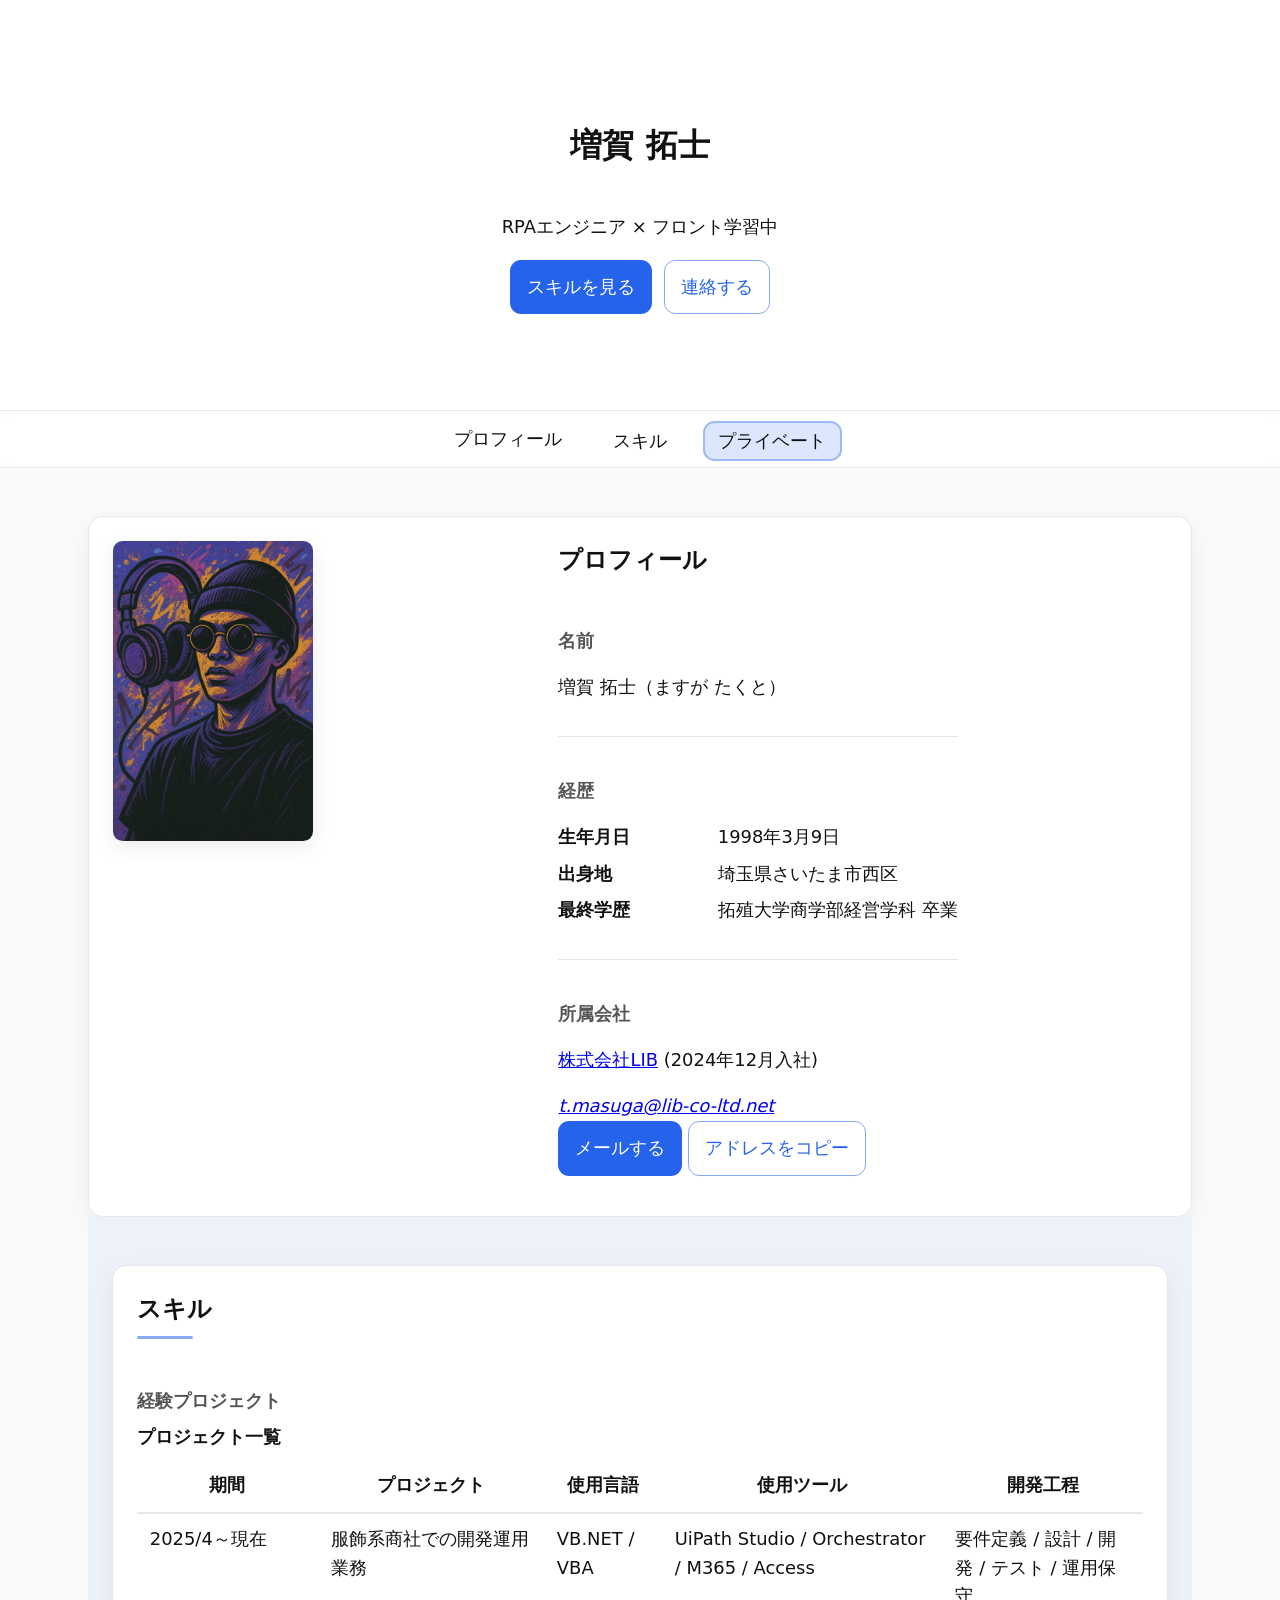
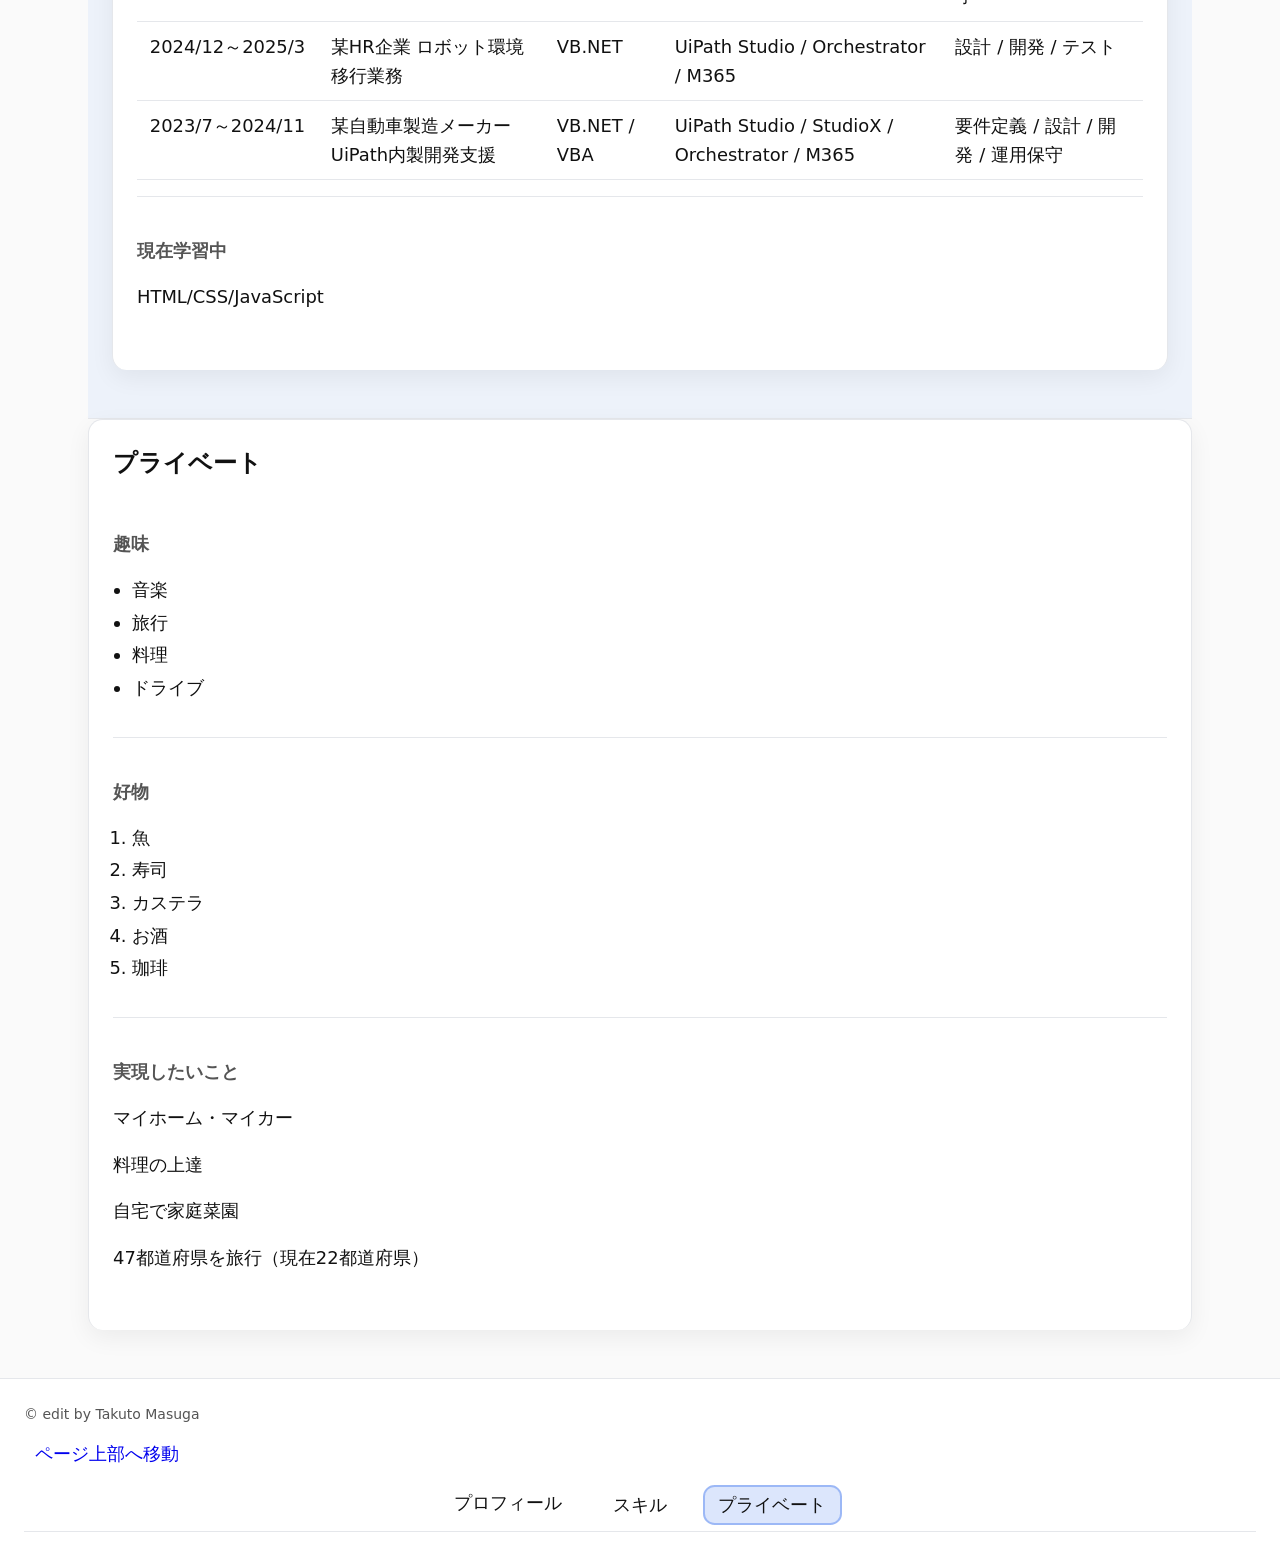
==== 作業用.html @ a2d59585 "新しいプロフィール画像とスタイルシート、HTMLファイルを追加" ====
<!DOCTYPE html>
<html lang="ja">
  <head>
    <meta charset="UTF-8" />
    <meta name="viewport" content="width=device-width, initial-scale=1" />
    <title>自己紹介Webページ</title>
    <meta
      name="description"
      content="増賀拓士の自己紹介ページ。RPAエンジニア（UiPath）。VB.NET/VBA、HTML/CSS/JS学習中。プロジェクト実績や趣味を掲載。"
    />
    <link rel="stylesheet" href="./style.css" />
  </head>

  <body>
    <a href="#main" class="skip-link">メインコンテンツへ移動</a>
    <header id="top" class="hero">
      <h1>増賀 拓士</h1>
      <p>RPAエンジニア × フロント学習中</p>
      <div class="cta">
        <a class="btn" href="#skills">スキルを見る</a>
        <a class="btn outline" href="#contact">連絡する</a>
      </div>
    </header>

    <nav aria-label="メインナビゲーション">
      <ul>
        <li><a href="#profile">プロフィール</a></li>
        <li><a href="#skills">スキル</a></li>
        <li><a href="#private">プライベート</a></li>
      </ul>
    </nav>

    <!--メイン-->
    <main id="main">
      <!--プロフィール-->
      <section id="profile" aria-labelledby="profile-title" class="card">
        <div class="profile-grid">
          <div class="profile-photo">
            <img
              src="profile_image.png"
              alt="プロフィール画像: 増賀 拓士"
              width="400"
              height="400"
              loading="lazy"
              decoding="async"
            />
          </div>
          <div class="profile-body prose">
            <h2 id="profile-title">プロフィール</h2>

            <section>
              <h3>名前</h3>
              <p>増賀 拓士（ますが たくと）</p>
            </section>

            <section>
              <h3>経歴</h3>
              <dl>
                <dt>生年月日</dt>
                <dd><time datetime="1998-03-09">1998年3月9日</time></dd>
                <dt>出身地</dt>
                <dd>埼玉県さいたま市西区</dd>
                <dt>最終学歴</dt>
                <dd>拓殖大学商学部経営学科 卒業</dd>
              </dl>
            </section>

            <section id="contact">
              <h3>所属会社</h3>
              <p>
                <a href="https://lib-co-ltd.com/">株式会社LIB</a>
                (<time datetime="2024-12">2024年12月</time>入社)
              </p>
              <address>
                <a
                  href="mailto:t.masuga@lib-co-ltd.net?subject=WEBサイトからのお問い合わせ"
                  >t.masuga@lib-co-ltd.net</a
                >
              </address>

              <!--連絡先ボタン追加 -->
              <div class="cta">
                <a
                  class="btn"
                  href="mailto:t.masuga@lib-co-ltd.net?subject=WEBサイトからのお問い合わせ"
                  >メールする</a
                >
                <button class="btn outline" id="copyMail">
                  アドレスをコピー
                </button>
              </div>
              <script>
                document
                  .getElementById("copyMail")
                  ?.addEventListener("click", async () => {
                    await navigator.clipboard.writeText(
                      "t.masuga@lib-co-ltd.net"
                    );
                    alert("メールアドレスをコピーしました！");
                  });
              </script>
            </section>
          </div>
        </div>
      </section>

      <!--スキル-->
      <section class="section section-alt">
        <div class="inner">
          <section id="skills" aria-labelledby="skills-title" class="card">
            <h2 id="skills-title">スキル</h2>
            <section>
              <h3>経験プロジェクト</h3>
              <div class="table-wrap">
                <table>
                  <caption>
                    プロジェクト一覧
                  </caption>
                  <thead>
                    <tr>
                      <th scope="col">期間</th>
                      <th scope="col">プロジェクト</th>
                      <th scope="col">使用言語</th>
                      <th scope="col">使用ツール</th>
                      <th scope="col">開発工程</th>
                    </tr>
                  </thead>
                  <tbody>
                    <tr>
                      <td><time datetime="2025-04">2025/4～現在</time></td>
                      <td>服飾系商社での開発運用業務</td>
                      <td>VB.NET / VBA</td>
                      <td>UiPath Studio / Orchestrator / M365 / Access</td>
                      <td>要件定義 / 設計 / 開発 / テスト / 運用保守</td>
                    </tr>
                    <tr>
                      <td>
                        <time datetime="2024-12">2024/12</time
                        ><time datetime="2025-03">～2025/3</time>
                      </td>
                      <td>某HR企業 ロボット環境移行業務</td>
                      <td>VB.NET</td>
                      <td>UiPath Studio / Orchestrator / M365</td>
                      <td>設計 / 開発 / テスト</td>
                    </tr>
                    <tr>
                      <td>
                        <time datetime="2023-07">2023/7</time
                        ><time datetime="2024-11">～2024/11</time>
                      </td>
                      <td>某自動車製造メーカー UiPath内製開発支援</td>
                      <td>VB.NET / VBA</td>
                      <td>UiPath Studio / StudioX / Orchestrator / M365</td>
                      <td>要件定義 / 設計 / 開発 / 運用保守</td>
                    </tr>
                  </tbody>
                </table>
              </div>
            </section>

            <section>
              <h3>現在学習中</h3>
              <p>HTML/CSS/JavaScript</p>
            </section>
          </section>
        </div>
      </section>

      <!--プライベート-->
      <section id="private" aria-labelledby="private-title" class="card">
        <h2 id="private-title">プライベート</h2>

        <section>
          <h3>趣味</h3>
          <ul>
            <li>音楽</li>
            <li>旅行</li>
            <li>料理</li>
            <li>ドライブ</li>
          </ul>
        </section>

        <section>
          <h3>好物</h3>
          <ol>
            <li>魚</li>
            <li>寿司</li>
            <li>カステラ</li>
            <li>お酒</li>
            <li>珈琲</li>
          </ol>
        </section>

        <section>
          <h3>実現したいこと</h3>
          <p>マイホーム・マイカー</p>
          <p>料理の上達</p>
          <p>自宅で家庭菜園</p>
          <p>47都道府県を旅行（現在22都道府県）</p>
        </section>
      </section>
    </main>

    <footer>
      <p>&copy; edit by Takuto Masuga</p>
      <a href="#top" class="to-top">ページ上部へ移動</a>
      <nav aria-label="フッターナビゲーション">
        <ul>
          <li><a href="#profile">プロフィール</a></li>
          <li><a href="#skills">スキル</a></li>
          <li><a href="#private">プライベート</a></li>
        </ul>
      </nav>
    </footer>

    <!--ページ内のリンクから#を削除する機能-->
    <script>
      document.addEventListener("click", (e) => {
        const a = e.target.closest('a[href^="#"]');
        if (!a || a.classList.contains("skip-link")) return;

        const id = a.getAttribute("href");
        const target = document.querySelector(id);
        if (!target) return;

        e.preventDefault();
        target.scrollIntoView({ behavior: "smooth", block: "start" });
        history.replaceState(null, "", location.pathname + location.search);
      });
    </script>

    <!--文字サイズや改行で高さが変わっても停止位置が合うように-->
    <script>
      const setStickyOffset = () => {
        const nav = document.querySelector("nav");
        if (!nav) return;
        const h = nav.getBoundingClientRect().height;
        document.documentElement.style.setProperty("--sticky-offset", h + "px");
      };
      window.addEventListener("load", setStickyOffset);
      window.addEventListener("resize", setStickyOffset);
    </script>

    <!--読んでる章をナビで自動ハイライト-->
    <script>
      const navLinks = [...document.querySelectorAll('nav a[href^="#"]')];

      // href -> [link, link, ...]
      const group = new Map();
      navLinks.forEach((a) => {
        const href = a.getAttribute("href");
        if (!group.has(href)) group.set(href, []);
        group.get(href).push(a);
      });

      const targets = [
        ...new Set(
          navLinks
            .map((a) => document.querySelector(a.getAttribute("href")))
            .filter(Boolean)
        ),
      ];

      const io = new IntersectionObserver(
        (entries) => {
          entries.forEach((e) => {
            const links = group.get("#" + e.target.id) || [];
            if (e.isIntersecting) {
              navLinks.forEach((a) => a.removeAttribute("aria-current"));
              links.forEach((a) => a.setAttribute("aria-current", "page"));
            }
          });
        },
        { rootMargin: "-40% 0px -55% 0px", threshold: 0 }
      );

      targets.forEach((t) => io.observe(t));
    </script>
  </body>
</html>
---- style.css ----
/* =============== Reset / Base =============== */
*,
*::before,
*::after {
  box-sizing: border-box;
}
html {
  line-height: 1.6;
  -webkit-text-size-adjust: 100%;
  scroll-behavior: smooth;
  scroll-padding-top: var(--sticky-offset);
  background: var(--bg);
  color: var(--text);
}
body {
  margin: 0;
  font-family: system-ui, -apple-system, "Segoe UI", "Noto Sans JP", sans-serif;
  color: #111;
  background: #fafafa;
  background: var(--bg);
  color: var(--text);
}

/* 画像・メディア */
img {
  max-width: 100%;
  height: auto;
  display: block;
}

/* フォーカス可視化（キーボード操作の味方） */
:where(a, button, [tabindex]):focus-visible {
  outline: 2px solid var(--brand-500);
  outline-offset: 2px;
}

/* =============== Design Tokens =============== */
:root {
  /* 色 */
  --bg: #fafafa;
  --text: #111;
  --muted: #555;
  --border: #e5e7eb;
  --brand-500: #2563eb;
  --measure: 68ch;
  --card: #ffffff;
  --ease: cubic-bezier(0.2, 0.7, 0.2, 1);
  /* New: 段差用の“面”トークン */
  --surface-0: var(--bg); /* ページ背景 */
  --surface-1: var(--card); /* カード面 */
  --surface-2: color-mix(in oklab, var(--brand-500) 6%, var(--bg)); /* 薄い帯 */
  color-scheme: light dark;

  /* 余白（4の倍数基準） */
  --s-1: 0.25rem; /* 4px  */
  --s-2: 0.5rem; /* 8px  */
  --s-3: 1rem; /* 16px */
  --s-4: 1.5rem; /* 24px */
  --s-5: 2rem; /* 32px */
  --s-6: 3rem; /* 48px */

  /* タイポ（clampで可変） */
  --fz-0: clamp(0.875rem, 1vw, 0.95rem);
  --fz-1: clamp(1rem, 1.4vw, 1.125rem);
  --fz-2: clamp(1.25rem, 2vw, 1.5rem);
  --fz-3: clamp(1.5rem, 3vw, 2rem);

  /* レイアウト */
  --container: 72rem; /* 1152px */
  --sticky-offset: 3.5rem; /* 仮のナビ高。後述のJSで実測反映も可 */
}

/*2025/1013追加。hero,proseクラス*/
.hero {
  text-align: center;
  padding-block: clamp(3rem, 8vw, 6rem);
}

.prose {
  max-width: var(--measure);
  margin-inline: auto;
}

/* ヒーローの見栄え */
.btn {
  /* 共通ベース */
  display: inline-flex; /* 高さを揃えやすい */
  align-items: center;
  justify-content: center;
  gap: 0.5rem;

  padding: 0.75rem 1rem; /* ボタンの高さ/横幅の基準 */
  min-height: 2.75rem; /* a と button の高さを強制的に揃える */
  line-height: 1; /* UA由来の差を消す */
  font: inherit; /* フォント差異を解消 */
  text-decoration: none; /* aの下線などを排除 */
  border-radius: 0.7rem;
  cursor: pointer;

  /* UAスタイルのリセット（button対策） */
  -webkit-appearance: none;
  appearance: none;
  border: 1px solid transparent; /* 枠幅を揃える。outline版と高さが一致する */
  background: var(--brand-500);
  color: #fff; /* 無印ボタンの文字色を明示 */
  transition: transform 0.06s var(--ease), opacity 0.2s var(--ease);
}
.btn:hover {
  transform: translateY(-1px);
}
.btn:active {
  transform: translateY(0);
}

.btn.outline {
  background: transparent;
  color: var(--brand-500);
  border-color: color-mix(in oklab, var(--brand-500) 55%, transparent);
}
.hero .cta {
  display: flex;
  gap: 0.75rem;
  justify-content: center;
  margin-top: 1rem;
}

.card {
  background: var(--card);
  border: 1px solid var(--border);
  border-radius: 0.9rem;
  padding: clamp(1rem, 3vw, 1.5rem);
  box-shadow: 0 8px 24px rgba(0, 0, 0, 0.06);
}

.profile-grid {
  display: grid;
  gap: 1rem;
}
@media (min-width: 48rem) {
  .profile-grid {
    grid-template-columns: 220px 1fr;
    align-items: start;
  }
}
.profile-photo img {
  display: block;
  width: 100%;
  height: auto;
  border-radius: 0.75rem;
}

/*4) セクションごとに“空気”を変える（薄い帯）
延々と白カードが続くのを避け、交互に淡い背景を敷く。*/
.section-alt {
  background: color-mix(in oklab, var(--brand-500) 6%, var(--bg));
}
.section {
  padding-block: clamp(2rem, 5vw, 3rem);
}
.section > .inner {
  max-width: var(--container);
  margin: 0 auto;
  padding-inline: var(--s-4);
}

/* ダークモード（お好みで） */
@media (prefers-color-scheme: dark) {
  :root {
    --bg: #0b0b0c;
    --card: #121214;
    --text: #f5f5f5;
    --muted: #b8b8b8;
    --border: #27272a;
    --brand-500: #60a5fa;
    /* New: ダークは帯を“濃いめ”にしないと沈むので 14% 前後から開始 */
    --surface-0: var(--bg);
    --surface-1: var(--card);
    --surface-2: color-mix(in oklab, var(--brand-500) 40%, var(--bg));
  }
}
@supports not (background: color-mix(in oklab, white 50%, black)) {
  .section-alt {
    /* brand色 10%をbgに重ねる簡易フォールバック */
    background: linear-gradient(
        0deg,
        rgba(96, 165, 250, 0.1),
        rgba(96, 165, 250, 0.1)
      ),
      var(--bg);
  }
}

/* =============== Layout =============== */
body {
  background: var(--bg);
  color: var(--text);
  font-size: var(--fz-1);
}
header,
nav,
main,
footer {
  padding-inline: var(--s-4);
}
main {
  max-width: var(--container);
  margin-inline: auto;
  padding-block: var(--s-5);
}
main > section[id],
:where(h2, h3)[id] {
  scroll-margin-top: var(--sticky-offset);
}
main > section p {
  max-width: var(--measure);
}
header,
footer {
  background: var(--card);
  border-bottom: 1px solid var(--border);
}
footer {
  border-top: 1px solid var(--border);
  border-bottom: none;
}

/* ページタイトル */
h1 {
  font-size: var(--fz-3);
  margin: 0;
  padding-block: var(--s-4);
}
h2 {
  font-size: var(--fz-2);
  margin: 0 0 0.5rem;
}
.lead {
  color: var(--muted);
  margin: 0 0 1.25rem;
}
.section h2::after {
  content: "";
  display: block;
  width: 3.5rem;
  height: 3px;
  border-radius: 2px;
  background: color-mix(in oklab, var(--brand-500) 60%, transparent);
  margin-top: 0.5rem;
  opacity: 0.9;
}
h3 {
  font-size: 1.1rem;
  margin: var(--s-4) 0 var(--s-2);
  color: var(--muted);
}
p,
li,
dd,
td {
  font-size: var(--fz-1);
}

/* セクション間の余白 */
section {
  padding-block: var(--s-3);
  border-bottom: 1px solid var(--border);
}
section:last-of-type {
  border-bottom: none;
}

/* =============== Skip Link =============== */
.skip-link {
  position: absolute;
  left: -9999px;
  top: auto;
}
.skip-link:focus {
  left: 1rem;
  top: 1rem;
  background: var(--card);
  color: var(--text);
  padding: 0.5rem 1rem;
  border-radius: 0.5rem;
  box-shadow: 0 2px 10px rgba(0, 0, 0, 0.1);
}

/* =============== Nav =============== */
nav {
  position: sticky;
  top: 0;
  z-index: 50;
  background: var(--card);
  background: color-mix(in oklab, var(--card) 85%, transparent);
  border-bottom: 1px solid var(--border);
  backdrop-filter: saturate(120%) blur(6px);
}
nav ul {
  list-style: none;
  margin: 0;
  padding: var(--s-2) 0;
  display: flex;
  gap: var(--s-3);
  flex-wrap: wrap;
  align-items: center;
  justify-content: center;
}
nav a {
  display: inline-flex;
  align-items: center;
  line-height: 1;
  text-decoration: none;
  color: inherit;
  padding: 0.55rem 0.85rem;
  border-radius: 0.6rem;
}
nav a:hover {
  background: rgba(37, 99, 235, 0.08);
  background: color-mix(in oklab, var(--brand-500) 12%, transparent);
}
nav a[aria-current="page"] {
  background: rgba(37, 99, 235, 0.08);
  background: color-mix(in oklab, var(--brand-500) 16%, transparent);
  outline: 2px solid color-mix(in oklab, var(--brand-500) 45%, transparent);
}

/* =============== Profile image =============== */
img[alt*="プロフィール画像"] {
  width: 200px;
  height: auto;
  border-radius: 0.6rem;
  box-shadow: 0 6px 20px rgba(0, 0, 0, 0.08);
}

/* =============== Definition list (経歴) =============== */
dl {
  display: grid;
  grid-template-columns: 8em 1fr;
  gap: 0.5rem 1rem;
}
dt {
  font-weight: 600;
}
dd {
  margin: 0;
}

/* =============== Lists =============== */
ul,
ol {
  padding-left: 1.2rem;
}
li + li {
  margin-top: 0.25rem;
}

/* =============== Table (経験プロジェクト) =============== */
.table-wrap {
  overflow-x: auto;
}
table {
  width: 100%;
  border-collapse: collapse;
  background: var(--card);
}
caption {
  caption-side: top;
  text-align: left;
  font-weight: 700;
  margin-bottom: 0.5rem;
}
thead th {
  position: static;
  top: calc(var(--sticky-offset)); /* ナビ高 + 1pxぶん余白を確保 */
  background: var(--card);
  border-bottom: 2px solid var(--border);
  z-index: 5; /* 行より上に重ねる */
  box-shadow: 0 1px 0 var(--border); /* 固定時の“仕切り線”を明確に */
  padding-bottom: 0.75rem;
}
th,
td {
  padding: 0.6rem 0.8rem;
  padding-top: 0.7rem;
  border-bottom: 1px solid var(--border);
  vertical-align: top;
}
td:first-child {
  white-space: nowrap;
}
tbody tr:hover {
  background: rgba(37, 99, 235, 0.08);
  background: color-mix(in oklab, var(--brand-500) 8%, transparent);
}

/* =============== Footer =============== */
footer {
  padding-block: var(--s-4);
}
footer p {
  margin: 0;
  font-size: var(--fz-0);
  color: var(--muted);
}

footer .to-top {
  display: inline-block;
  margin-top: var(--s-2);
  text-decoration: none;
  padding: 0.4rem 0.7rem;
  border-radius: 0.6rem;
}
footer .to-top:hover {
  background: color-mix(in oklab, var(--brand-500) 12%, transparent);
}

/* =============== Responsive tweaks =============== */
@media (min-width: 48rem) {
  main {
    padding-block: var(--s-6);
  }
  nav ul {
    gap: var(--s-4);
  }
}
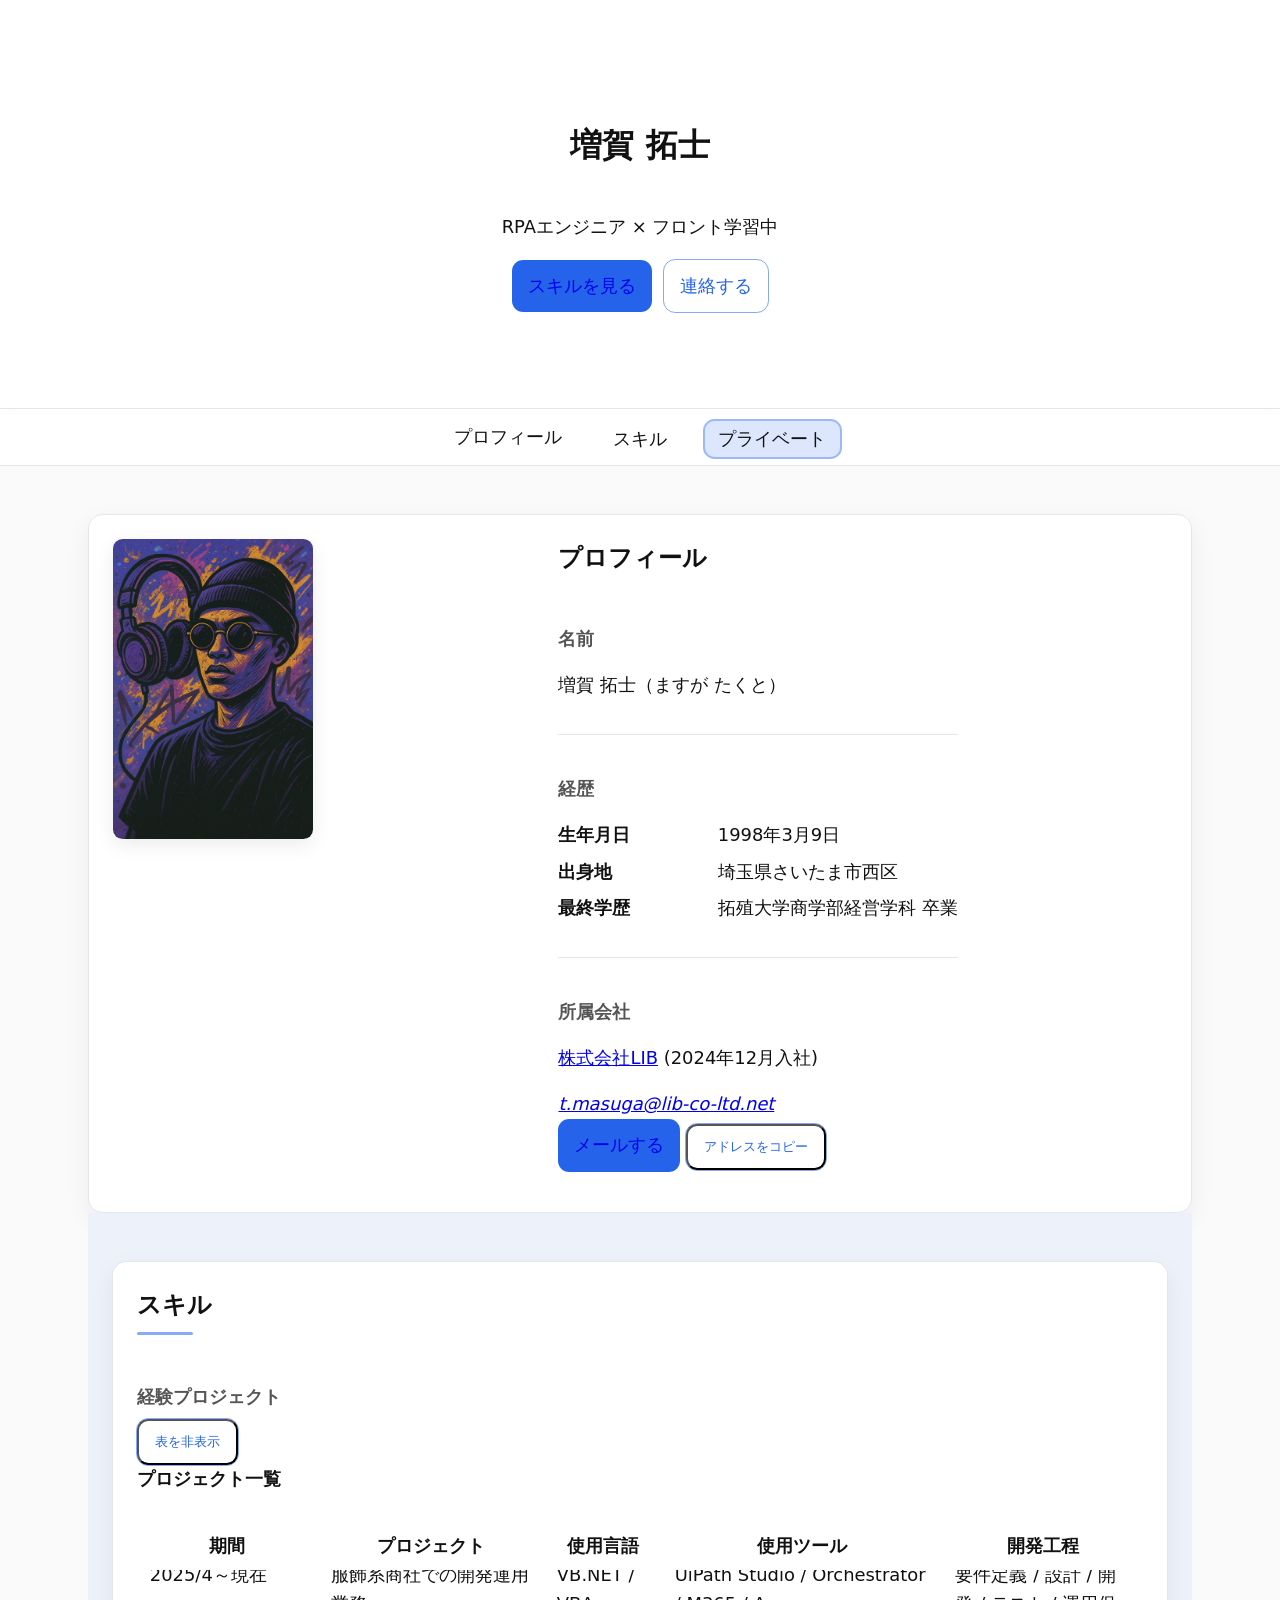
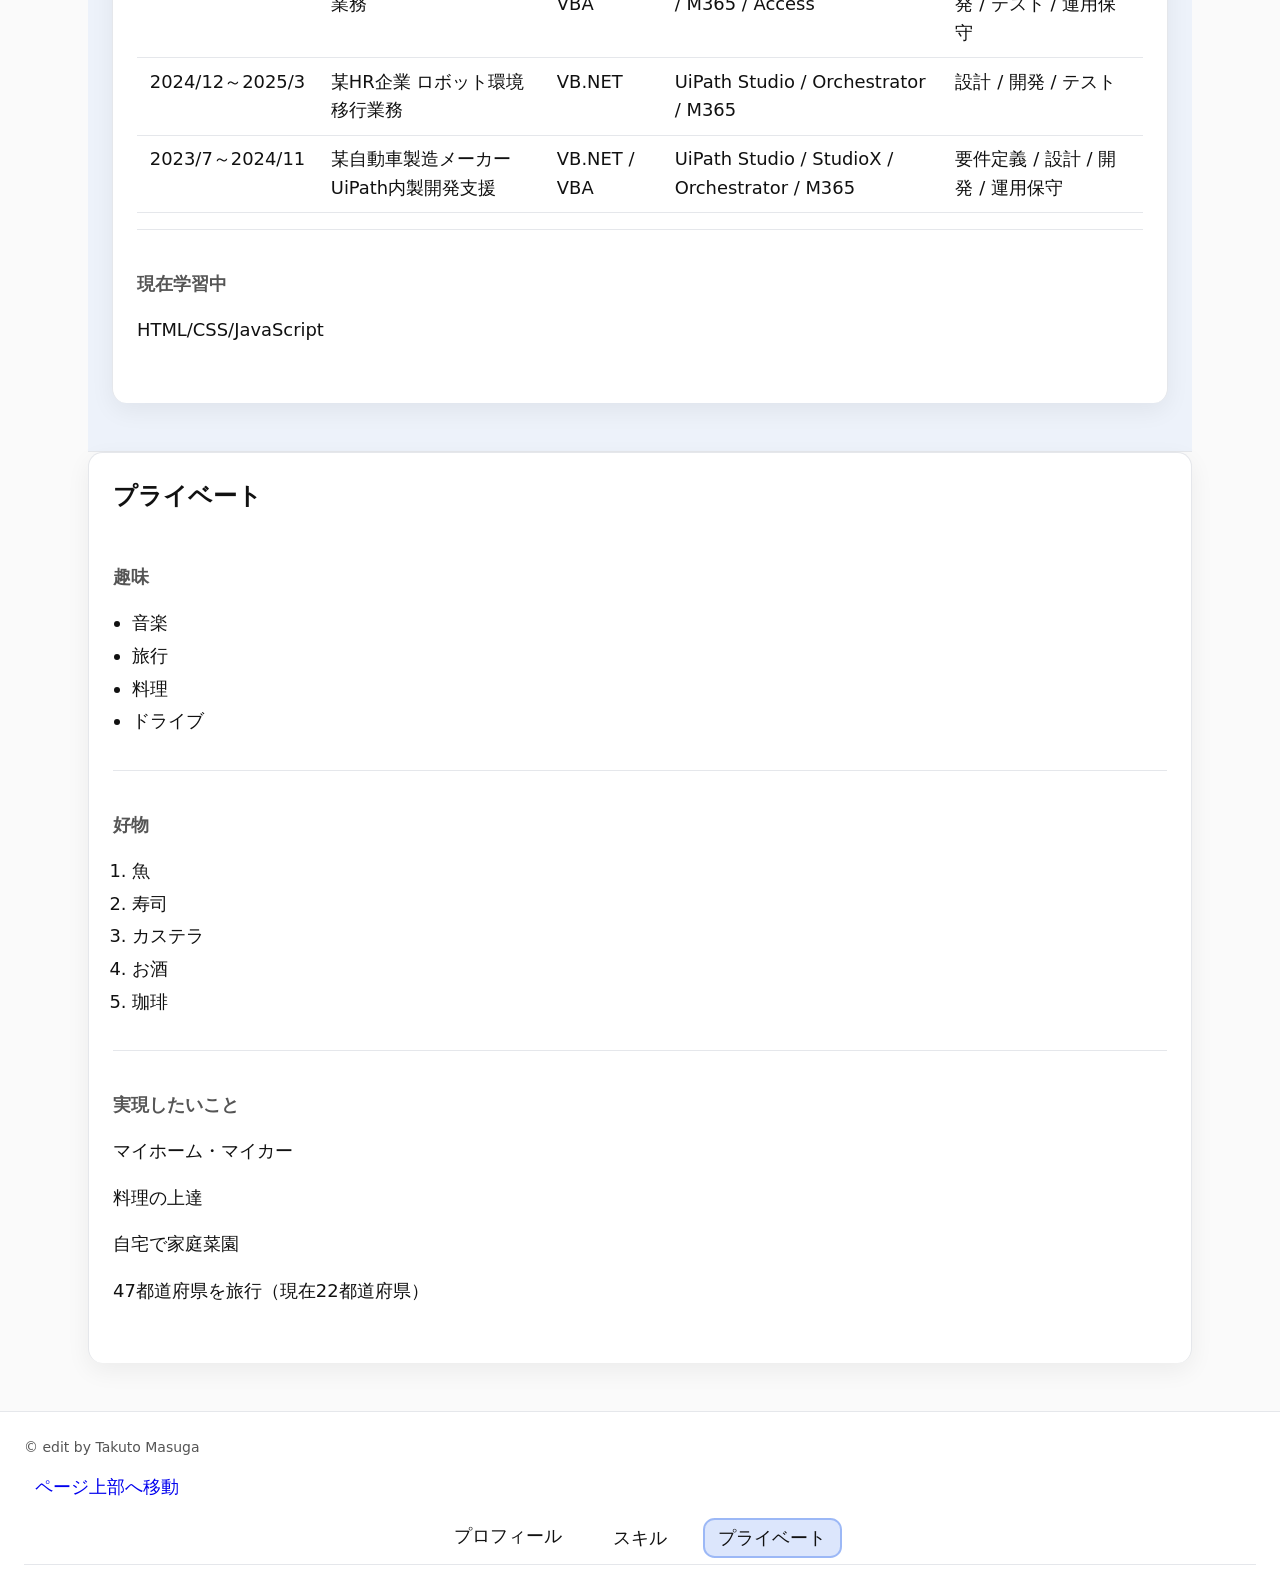
==== commit 4ffa541e: "Add files via upload" ====
--- a/作業用.html
+++ b/作業用.html
@@ -1,280 +1,229 @@
-<!DOCTYPE html>
-<html lang="ja">
-  <head>
-    <meta charset="UTF-8" />
-    <meta name="viewport" content="width=device-width, initial-scale=1" />
-    <title>自己紹介Webページ</title>
-    <meta
-      name="description"
-      content="増賀拓士の自己紹介ページ。RPAエンジニア（UiPath）。VB.NET/VBA、HTML/CSS/JS学習中。プロジェクト実績や趣味を掲載。"
-    />
-    <link rel="stylesheet" href="./style.css" />
-  </head>
-
-  <body>
-    <a href="#main" class="skip-link">メインコンテンツへ移動</a>
-    <header id="top" class="hero">
-      <h1>増賀 拓士</h1>
-      <p>RPAエンジニア × フロント学習中</p>
-      <div class="cta">
-        <a class="btn" href="#skills">スキルを見る</a>
-        <a class="btn outline" href="#contact">連絡する</a>
-      </div>
-    </header>
-
-    <nav aria-label="メインナビゲーション">
-      <ul>
-        <li><a href="#profile">プロフィール</a></li>
-        <li><a href="#skills">スキル</a></li>
-        <li><a href="#private">プライベート</a></li>
-      </ul>
-    </nav>
-
-    <!--メイン-->
-    <main id="main">
-      <!--プロフィール-->
-      <section id="profile" aria-labelledby="profile-title" class="card">
-        <div class="profile-grid">
-          <div class="profile-photo">
-            <img
-              src="profile_image.png"
-              alt="プロフィール画像: 増賀 拓士"
-              width="400"
-              height="400"
-              loading="lazy"
-              decoding="async"
-            />
-          </div>
-          <div class="profile-body prose">
-            <h2 id="profile-title">プロフィール</h2>
-
-            <section>
-              <h3>名前</h3>
-              <p>増賀 拓士（ますが たくと）</p>
-            </section>
-
-            <section>
-              <h3>経歴</h3>
-              <dl>
-                <dt>生年月日</dt>
-                <dd><time datetime="1998-03-09">1998年3月9日</time></dd>
-                <dt>出身地</dt>
-                <dd>埼玉県さいたま市西区</dd>
-                <dt>最終学歴</dt>
-                <dd>拓殖大学商学部経営学科 卒業</dd>
-              </dl>
-            </section>
-
-            <section id="contact">
-              <h3>所属会社</h3>
-              <p>
-                <a href="https://lib-co-ltd.com/">株式会社LIB</a>
-                (<time datetime="2024-12">2024年12月</time>入社)
-              </p>
-              <address>
-                <a
-                  href="mailto:t.masuga@lib-co-ltd.net?subject=WEBサイトからのお問い合わせ"
-                  >t.masuga@lib-co-ltd.net</a
-                >
-              </address>
-
-              <!--連絡先ボタン追加 -->
-              <div class="cta">
-                <a
-                  class="btn"
-                  href="mailto:t.masuga@lib-co-ltd.net?subject=WEBサイトからのお問い合わせ"
-                  >メールする</a
-                >
-                <button class="btn outline" id="copyMail">
-                  アドレスをコピー
-                </button>
-              </div>
-              <script>
-                document
-                  .getElementById("copyMail")
-                  ?.addEventListener("click", async () => {
-                    await navigator.clipboard.writeText(
-                      "t.masuga@lib-co-ltd.net"
-                    );
-                    alert("メールアドレスをコピーしました！");
-                  });
-              </script>
-            </section>
-          </div>
-        </div>
-      </section>
-
-      <!--スキル-->
-      <section class="section section-alt">
-        <div class="inner">
-          <section id="skills" aria-labelledby="skills-title" class="card">
-            <h2 id="skills-title">スキル</h2>
-            <section>
-              <h3>経験プロジェクト</h3>
-              <div class="table-wrap">
-                <table>
-                  <caption>
-                    プロジェクト一覧
-                  </caption>
-                  <thead>
-                    <tr>
-                      <th scope="col">期間</th>
-                      <th scope="col">プロジェクト</th>
-                      <th scope="col">使用言語</th>
-                      <th scope="col">使用ツール</th>
-                      <th scope="col">開発工程</th>
-                    </tr>
-                  </thead>
-                  <tbody>
-                    <tr>
-                      <td><time datetime="2025-04">2025/4～現在</time></td>
-                      <td>服飾系商社での開発運用業務</td>
-                      <td>VB.NET / VBA</td>
-                      <td>UiPath Studio / Orchestrator / M365 / Access</td>
-                      <td>要件定義 / 設計 / 開発 / テスト / 運用保守</td>
-                    </tr>
-                    <tr>
-                      <td>
-                        <time datetime="2024-12">2024/12</time
-                        ><time datetime="2025-03">～2025/3</time>
-                      </td>
-                      <td>某HR企業 ロボット環境移行業務</td>
-                      <td>VB.NET</td>
-                      <td>UiPath Studio / Orchestrator / M365</td>
-                      <td>設計 / 開発 / テスト</td>
-                    </tr>
-                    <tr>
-                      <td>
-                        <time datetime="2023-07">2023/7</time
-                        ><time datetime="2024-11">～2024/11</time>
-                      </td>
-                      <td>某自動車製造メーカー UiPath内製開発支援</td>
-                      <td>VB.NET / VBA</td>
-                      <td>UiPath Studio / StudioX / Orchestrator / M365</td>
-                      <td>要件定義 / 設計 / 開発 / 運用保守</td>
-                    </tr>
-                  </tbody>
-                </table>
-              </div>
-            </section>
-
-            <section>
-              <h3>現在学習中</h3>
-              <p>HTML/CSS/JavaScript</p>
-            </section>
-          </section>
-        </div>
-      </section>
-
-      <!--プライベート-->
-      <section id="private" aria-labelledby="private-title" class="card">
-        <h2 id="private-title">プライベート</h2>
-
-        <section>
-          <h3>趣味</h3>
-          <ul>
-            <li>音楽</li>
-            <li>旅行</li>
-            <li>料理</li>
-            <li>ドライブ</li>
-          </ul>
-        </section>
-
-        <section>
-          <h3>好物</h3>
-          <ol>
-            <li>魚</li>
-            <li>寿司</li>
-            <li>カステラ</li>
-            <li>お酒</li>
-            <li>珈琲</li>
-          </ol>
-        </section>
-
-        <section>
-          <h3>実現したいこと</h3>
-          <p>マイホーム・マイカー</p>
-          <p>料理の上達</p>
-          <p>自宅で家庭菜園</p>
-          <p>47都道府県を旅行（現在22都道府県）</p>
-        </section>
-      </section>
-    </main>
-
-    <footer>
-      <p>&copy; edit by Takuto Masuga</p>
-      <a href="#top" class="to-top">ページ上部へ移動</a>
-      <nav aria-label="フッターナビゲーション">
-        <ul>
-          <li><a href="#profile">プロフィール</a></li>
-          <li><a href="#skills">スキル</a></li>
-          <li><a href="#private">プライベート</a></li>
-        </ul>
-      </nav>
-    </footer>
-
-    <!--ページ内のリンクから#を削除する機能-->
-    <script>
-      document.addEventListener("click", (e) => {
-        const a = e.target.closest('a[href^="#"]');
-        if (!a || a.classList.contains("skip-link")) return;
-
-        const id = a.getAttribute("href");
-        const target = document.querySelector(id);
-        if (!target) return;
-
-        e.preventDefault();
-        target.scrollIntoView({ behavior: "smooth", block: "start" });
-        history.replaceState(null, "", location.pathname + location.search);
-      });
-    </script>
-
-    <!--文字サイズや改行で高さが変わっても停止位置が合うように-->
-    <script>
-      const setStickyOffset = () => {
-        const nav = document.querySelector("nav");
-        if (!nav) return;
-        const h = nav.getBoundingClientRect().height;
-        document.documentElement.style.setProperty("--sticky-offset", h + "px");
-      };
-      window.addEventListener("load", setStickyOffset);
-      window.addEventListener("resize", setStickyOffset);
-    </script>
-
-    <!--読んでる章をナビで自動ハイライト-->
-    <script>
-      const navLinks = [...document.querySelectorAll('nav a[href^="#"]')];
-
-      // href -> [link, link, ...]
-      const group = new Map();
-      navLinks.forEach((a) => {
-        const href = a.getAttribute("href");
-        if (!group.has(href)) group.set(href, []);
-        group.get(href).push(a);
-      });
-
-      const targets = [
-        ...new Set(
-          navLinks
-            .map((a) => document.querySelector(a.getAttribute("href")))
-            .filter(Boolean)
-        ),
-      ];
-
-      const io = new IntersectionObserver(
-        (entries) => {
-          entries.forEach((e) => {
-            const links = group.get("#" + e.target.id) || [];
-            if (e.isIntersecting) {
-              navLinks.forEach((a) => a.removeAttribute("aria-current"));
-              links.forEach((a) => a.setAttribute("aria-current", "page"));
-            }
-          });
-        },
-        { rootMargin: "-40% 0px -55% 0px", threshold: 0 }
-      );
-
-      targets.forEach((t) => io.observe(t));
-    </script>
-  </body>
-</html>
+<!doctype html>
+<html lang="ja">
+  <head>
+    <meta charset="UTF-8" />
+    <meta name="viewport" content="width=device-width, initial-scale=1" />
+    <title>自己紹介Webページ</title>
+    <meta
+      name="description"
+      content="増賀拓士の自己紹介ページ。RPAエンジニア（UiPath）。VB.NET/VBA、HTML/CSS/JS学習中。プロジェクト実績や趣味を掲載。"
+    />
+    <link rel="stylesheet" href="./style.css" />
+  </head>
+
+  <body>
+    <a href="#main" class="skip-link">メインコンテンツへ移動</a>
+    <header id="top" class="hero">
+      <h1>増賀 拓士</h1>
+      <p>RPAエンジニア × フロント学習中</p>
+      <div class="cta">
+        <a class="btn" href="#skills">スキルを見る</a>
+        <a class="btn outline" href="#contact">連絡する</a>
+      </div>
+    </header>
+
+    <nav aria-label="メインナビゲーション">
+      <ul>
+        <li><a href="#profile">プロフィール</a></li>
+        <li><a href="#skills">スキル</a></li>
+        <li><a href="#private">プライベート</a></li>
+      </ul>
+    </nav>
+
+    <!--メイン-->
+    <main id="main">
+      <!--プロフィール-->
+      <section id="profile" aria-labelledby="profile-title" class="card">
+        <div class="profile-grid">
+          <div class="profile-photo">
+            <img
+              src="profile_image.png"
+              alt="プロフィール画像: 増賀 拓士"
+              width="400"
+              height="400"
+              loading="lazy"
+              decoding="async"
+            />
+          </div>
+          <div class="profile-body prose">
+            <h2 id="profile-title">プロフィール</h2>
+
+            <section>
+              <h3>名前</h3>
+              <p>増賀 拓士（ますが たくと）</p>
+            </section>
+
+            <section>
+              <h3>経歴</h3>
+              <dl>
+                <dt>生年月日</dt>
+                <dd><time datetime="1998-03-09">1998年3月9日</time></dd>
+                <dt>出身地</dt>
+                <dd>埼玉県さいたま市西区</dd>
+                <dt>最終学歴</dt>
+                <dd>拓殖大学商学部経営学科 卒業</dd>
+              </dl>
+            </section>
+
+            <section id="contact">
+              <h3>所属会社</h3>
+              <p>
+                <a
+                  href="https://lib-co-ltd.com/"
+                  target="_blank"
+                  rel="noopener noreferrer"
+                  data-external
+                  >株式会社LIB</a
+                >
+                (<time datetime="2024-12">2024年12月</time>入社)
+              </p>
+              <address>
+                <a
+                  href="mailto:t.masuga@lib-co-ltd.net?subject=WEBサイトからのお問い合わせ"
+                  >t.masuga@lib-co-ltd.net</a
+                >
+              </address>
+
+              <!--連絡先ボタン追加 -->
+              <div class="cta">
+                <a
+                  class="btn"
+                  href="mailto:t.masuga@lib-co-ltd.net?subject=WEBサイトからのお問い合わせ"
+                  >メールする</a
+                >
+                <button class="btn outline" id="copyMail">
+                  アドレスをコピー
+                </button>
+              </div>
+              <script>
+                document
+                  .getElementById("copyMail")
+                  ?.addEventListener("click", async () => {
+                    await navigator.clipboard.writeText(
+                      "t.masuga@lib-co-ltd.net",
+                    );
+                    alert("メールアドレスをコピーしました！");
+                  });
+              </script>
+            </section>
+          </div>
+        </div>
+      </section>
+
+      <!--スキル-->
+      <section class="section section-alt">
+        <div class="inner">
+          <section id="skills" aria-labelledby="skills-title" class="card">
+            <h2 id="skills-title">スキル</h2>
+            <section>
+              <h3>経験プロジェクト</h3>
+              <button class="btn outline" id="toggleProjects">
+                表を非表示
+              </button>
+              <div class="table-wrap">
+                <table>
+                  <caption>
+                    プロジェクト一覧
+                  </caption>
+                  <thead>
+                    <tr>
+                      <th scope="col">期間</th>
+                      <th scope="col">プロジェクト</th>
+                      <th scope="col">使用言語</th>
+                      <th scope="col">使用ツール</th>
+                      <th scope="col">開発工程</th>
+                    </tr>
+                  </thead>
+                  <tbody>
+                    <tr>
+                      <td><time datetime="2025-04">2025/4～現在</time></td>
+                      <td>服飾系商社での開発運用業務</td>
+                      <td>VB.NET / VBA</td>
+                      <td>UiPath Studio / Orchestrator / M365 / Access</td>
+                      <td>要件定義 / 設計 / 開発 / テスト / 運用保守</td>
+                    </tr>
+                    <tr>
+                      <td>
+                        <time datetime="2024-12">2024/12</time
+                        ><time datetime="2025-03">～2025/3</time>
+                      </td>
+                      <td>某HR企業 ロボット環境移行業務</td>
+                      <td>VB.NET</td>
+                      <td>UiPath Studio / Orchestrator / M365</td>
+                      <td>設計 / 開発 / テスト</td>
+                    </tr>
+                    <tr>
+                      <td>
+                        <time datetime="2023-07">2023/7</time
+                        ><time datetime="2024-11">～2024/11</time>
+                      </td>
+                      <td>某自動車製造メーカー UiPath内製開発支援</td>
+                      <td>VB.NET / VBA</td>
+                      <td>UiPath Studio / StudioX / Orchestrator / M365</td>
+                      <td>要件定義 / 設計 / 開発 / 運用保守</td>
+                    </tr>
+                  </tbody>
+                </table>
+              </div>
+            </section>
+
+            <section>
+              <h3>現在学習中</h3>
+              <p>HTML/CSS/JavaScript</p>
+            </section>
+          </section>
+        </div>
+      </section>
+
+      <!--プライベート-->
+      <section id="private" aria-labelledby="private-title" class="card">
+        <h2 id="private-title">プライベート</h2>
+
+        <section>
+          <h3>趣味</h3>
+          <ul>
+            <li>音楽</li>
+            <li>旅行</li>
+            <li>料理</li>
+            <li>ドライブ</li>
+          </ul>
+        </section>
+
+        <section>
+          <h3>好物</h3>
+          <ol>
+            <li>魚</li>
+            <li>寿司</li>
+            <li>カステラ</li>
+            <li>お酒</li>
+            <li>珈琲</li>
+          </ol>
+        </section>
+
+        <section>
+          <h3>実現したいこと</h3>
+          <p>マイホーム・マイカー</p>
+          <p>料理の上達</p>
+          <p>自宅で家庭菜園</p>
+          <p>47都道府県を旅行（現在22都道府県）</p>
+        </section>
+      </section>
+    </main>
+
+    <footer>
+      <p>&copy; edit by Takuto Masuga</p>
+      <a href="#top" class="to-top">ページ上部へ移動</a>
+      <nav aria-label="フッターナビゲーション">
+        <ul>
+          <li><a href="#profile">プロフィール</a></li>
+          <li><a href="#skills">スキル</a></li>
+          <li><a href="#private">プライベート</a></li>
+        </ul>
+      </nav>
+    </footer>
+    <!--トースト通知用-->
+    <div id="toast" role="status" aria-live="polite"></div>
+
+    <script src="./main.js" defer></script>
+  </body>
+</html>
--- a/style.css
+++ b/style.css
@@ -14,7 +14,12 @@
 }
 body {
   margin: 0;
-  font-family: system-ui, -apple-system, "Segoe UI", "Noto Sans JP", sans-serif;
+  font-family:
+    system-ui,
+    -apple-system,
+    "Segoe UI",
+    "Noto Sans JP",
+    sans-serif;
   color: #111;
   background: #fafafa;
   background: var(--bg);
@@ -83,39 +88,16 @@
 
 /* ヒーローの見栄え */
 .btn {
-  /* 共通ベース */
-  display: inline-flex; /* 高さを揃えやすい */
-  align-items: center;
-  justify-content: center;
-  gap: 0.5rem;
-
-  padding: 0.75rem 1rem; /* ボタンの高さ/横幅の基準 */
-  min-height: 2.75rem; /* a と button の高さを強制的に揃える */
-  line-height: 1; /* UA由来の差を消す */
-  font: inherit; /* フォント差異を解消 */
-  text-decoration: none; /* aの下線などを排除 */
+  display: inline-block;
+  padding: 0.75rem 1rem;
   border-radius: 0.7rem;
-  cursor: pointer;
-
-  /* UAスタイルのリセット（button対策） */
-  -webkit-appearance: none;
-  appearance: none;
-  border: 1px solid transparent; /* 枠幅を揃える。outline版と高さが一致する */
   background: var(--brand-500);
-  color: #fff; /* 無印ボタンの文字色を明示 */
-  transition: transform 0.06s var(--ease), opacity 0.2s var(--ease);
-}
-.btn:hover {
-  transform: translateY(-1px);
-}
-.btn:active {
-  transform: translateY(0);
-}
-
+  text-decoration: none;
+}
 .btn.outline {
   background: transparent;
   color: var(--brand-500);
-  border-color: color-mix(in oklab, var(--brand-500) 55%, transparent);
+  outline: 1px solid color-mix(in oklab, var(--brand-500) 55%, transparent);
 }
 .hero .cta {
   display: flex;
@@ -181,11 +163,8 @@
 @supports not (background: color-mix(in oklab, white 50%, black)) {
   .section-alt {
     /* brand色 10%をbgに重ねる簡易フォールバック */
-    background: linear-gradient(
-        0deg,
-        rgba(96, 165, 250, 0.1),
-        rgba(96, 165, 250, 0.1)
-      ),
+    background:
+      linear-gradient(0deg, rgba(96, 165, 250, 0.1), rgba(96, 165, 250, 0.1)),
       var(--bg);
   }
 }
@@ -370,18 +349,15 @@
   margin-bottom: 0.5rem;
 }
 thead th {
-  position: static;
-  top: calc(var(--sticky-offset)); /* ナビ高 + 1pxぶん余白を確保 */
+  position: sticky;
+  top: var(--sticky-offset);
   background: var(--card);
   border-bottom: 2px solid var(--border);
-  z-index: 5; /* 行より上に重ねる */
-  box-shadow: 0 1px 0 var(--border); /* 固定時の“仕切り線”を明確に */
-  padding-bottom: 0.75rem;
+  z-index: 1;
 }
 th,
 td {
   padding: 0.6rem 0.8rem;
-  padding-top: 0.7rem;
   border-bottom: 1px solid var(--border);
   vertical-align: top;
 }
@@ -391,6 +367,36 @@
 tbody tr:hover {
   background: rgba(37, 99, 235, 0.08);
   background: color-mix(in oklab, var(--brand-500) 8%, transparent);
+}
+
+/*=================#toast================*/
+#toast {
+  position: fixed;
+  top: 50%;
+  left: 50%;
+  transform: translate(-50%, -50%) scale(0.95);
+
+  background: rgba(0, 0, 0, 0.85);
+  color: #fff;
+  padding: 16px 24px;
+  border-radius: 8px;
+
+  font-size: 16px;
+  font-weight: 600;
+  letter-spacing: 0.05em;
+
+  opacity: 0;
+  pointer-events: none;
+
+  transition:
+    opacity 0.25s ease,
+    transform 0.25s ease;
+  z-index: 1000;
+}
+
+#toast.show {
+  opacity: 1;
+  transform: translate(-50%, -50%) scale(1);
 }
 
 /* =============== Footer =============== */
